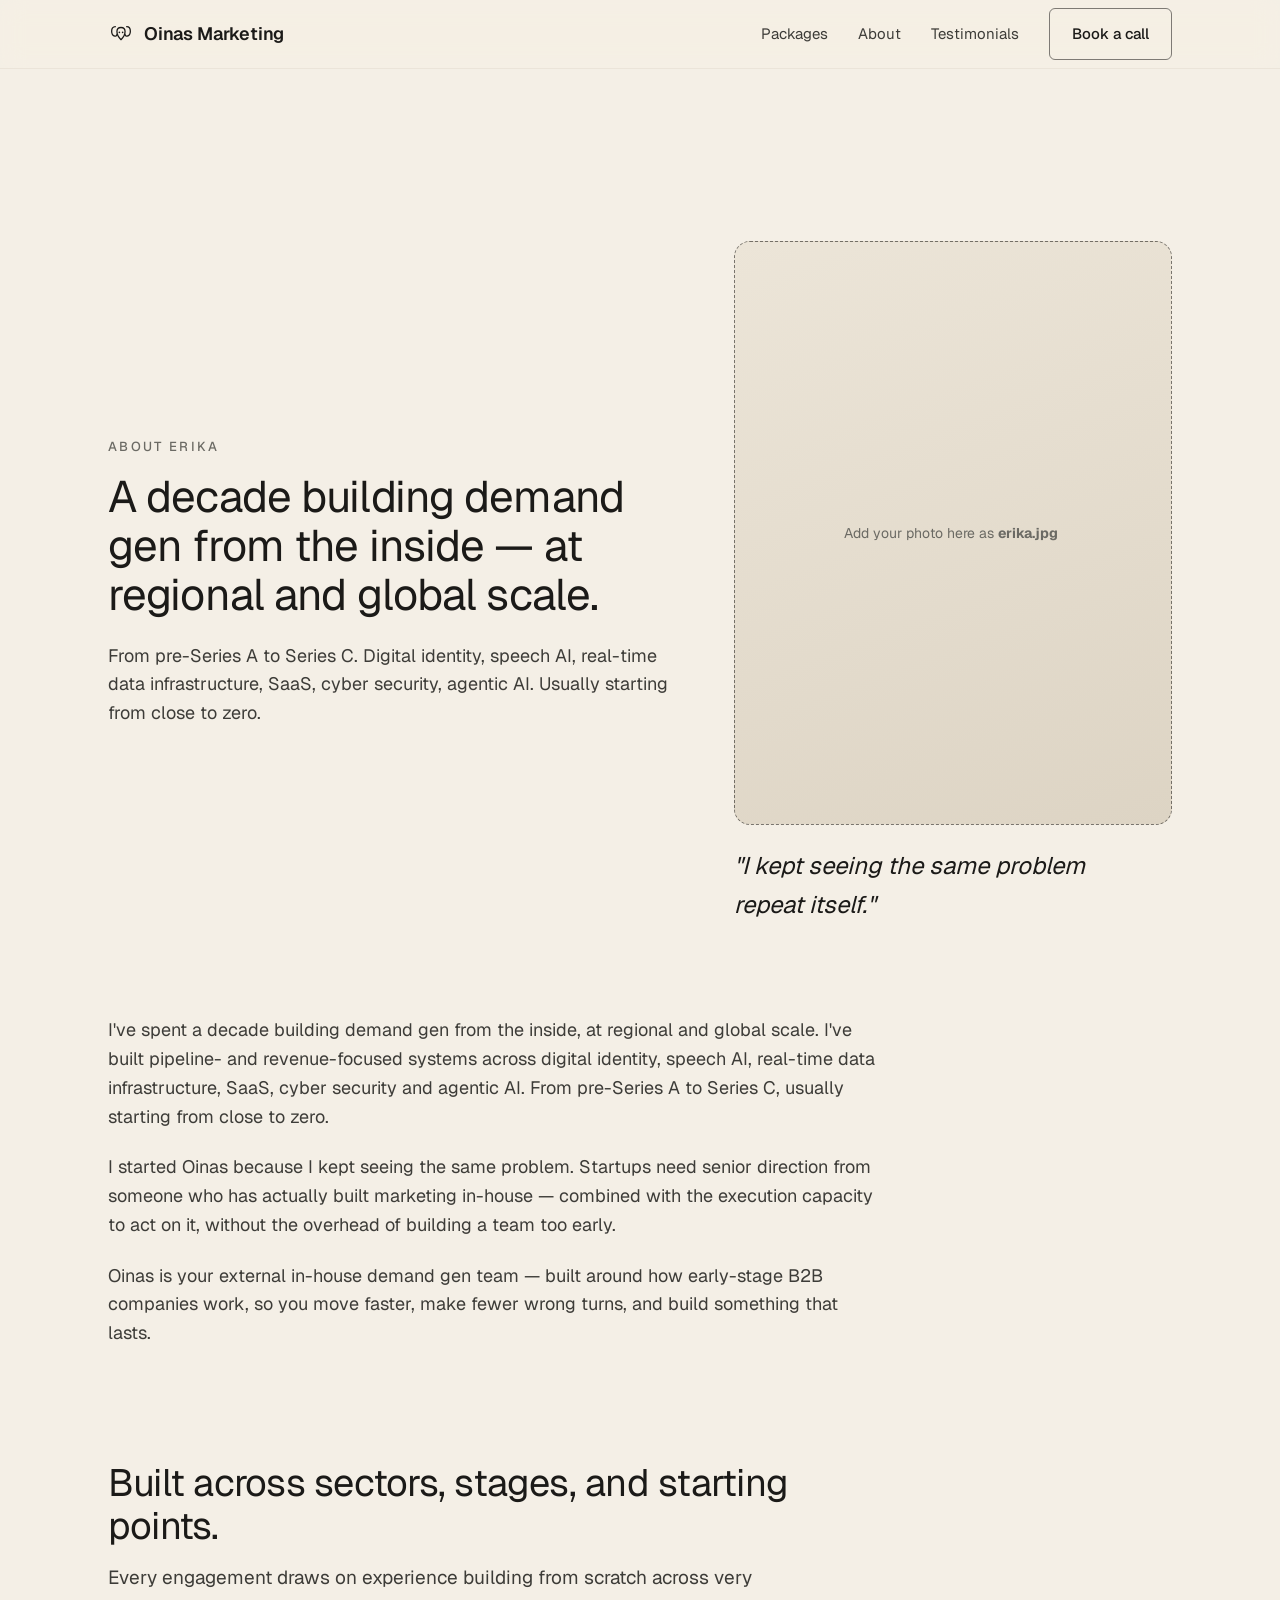
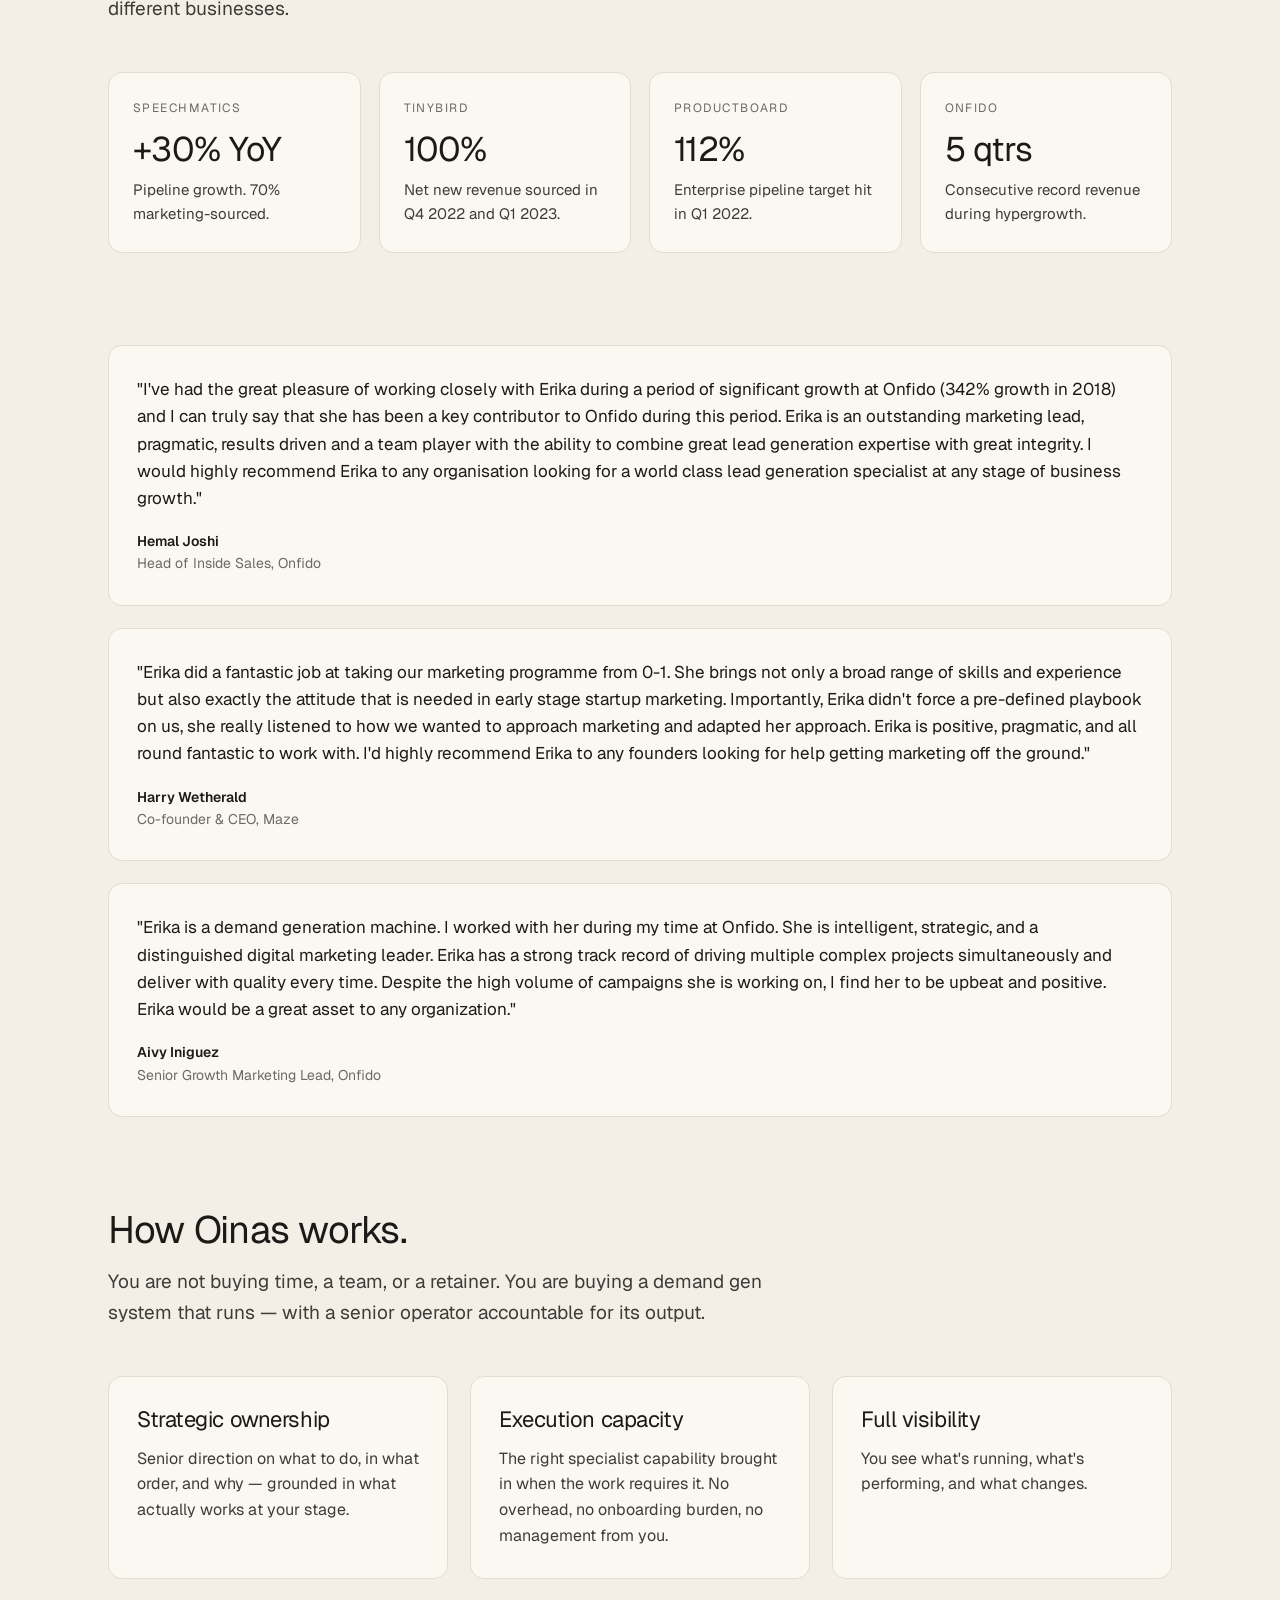
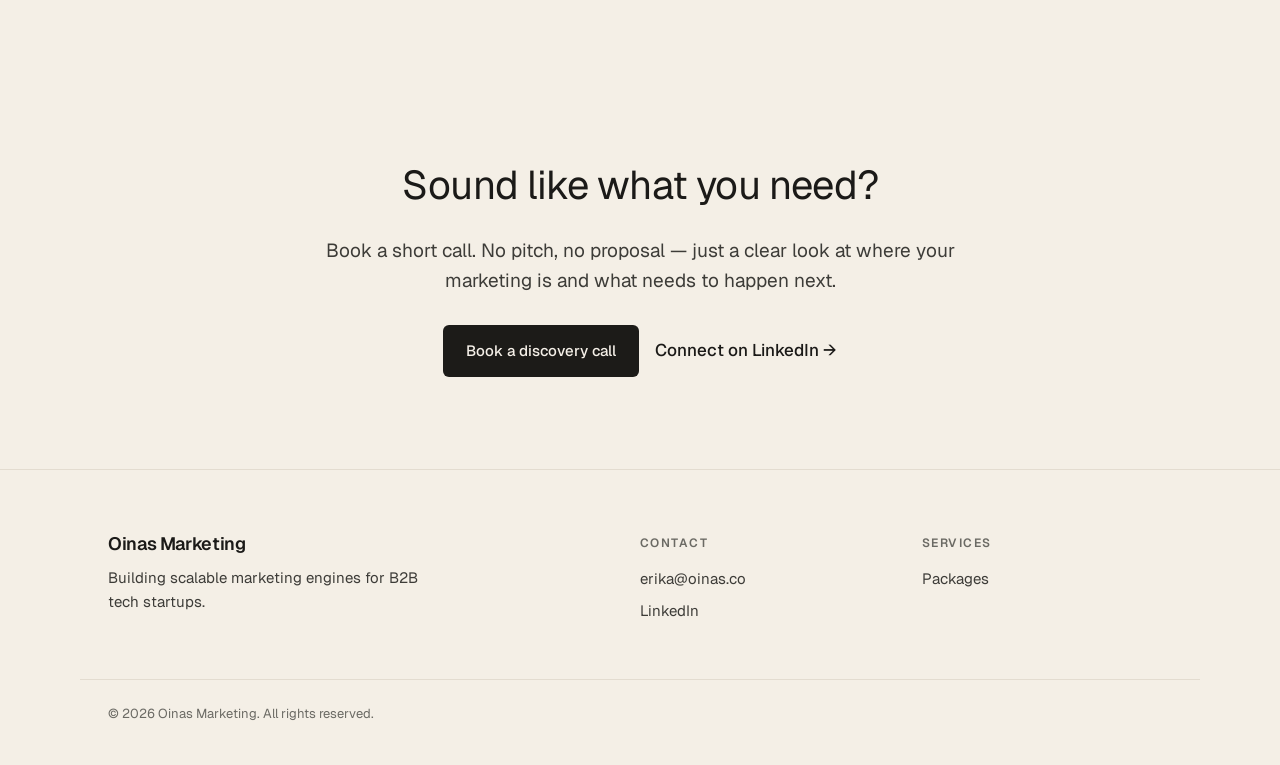
==== about.html @ fd688810 "Add files via upload" ====
<!DOCTYPE html>
<html lang="en">
<head>
<meta charset="UTF-8" />
<meta name="viewport" content="width=device-width, initial-scale=1.0" />
<title>About Erika | Oinas Marketing</title>
<meta name="author" content="Erika Hakala" />
<meta name="description" content="A decade building demand gen from the inside — at regional and global scale, from pre-Series A to Series C." />
<link rel="canonical" href="https://oinas.co/about" />
<meta property="og:type" content="website" />
<meta property="og:title" content="About Erika | Oinas Marketing" />
<meta property="og:description" content="A decade building demand gen from the inside — at regional and global scale." />
<meta name="twitter:card" content="summary_large_image" />
<link rel="icon" href="favicon.svg" type="image/svg+xml" />
<link rel="preconnect" href="https://fonts.googleapis.com" />
<link rel="preconnect" href="https://fonts.gstatic.com" crossorigin />
<link href="https://fonts.googleapis.com/css2?family=Geist:wght@300;400;500;600&family=DM+Sans:wght@400;500;600&display=swap" rel="stylesheet" />
<link rel="stylesheet" href="styles.css" />
</head>
<body>

<!-- ============ HEADER ============ -->
<header class="site-header">
  <div class="wrap">
    <a class="brand" href="index.html" aria-label="Oinas Marketing home">
      <svg viewBox="0 0 32 32" fill="none" xmlns="http://www.w3.org/2000/svg" aria-hidden="true">
        <path d="M9 7c-3 0-4.5 2.5-4.5 5.5S6 18 8.5 18.5C10 19 11 18 11 16.5" stroke="#1B1A18" stroke-width="1.6" stroke-linecap="round"/>
        <path d="M23 7c3 0 4.5 2.5 4.5 5.5S26 18 23.5 18.5C22 19 21 18 21 16.5" stroke="#1B1A18" stroke-width="1.6" stroke-linecap="round"/>
        <path d="M11 13c0-3 2.2-5 5-5s5 2 5 5c0 4-2.4 7.5-5 10-2.6-2.5-5-6-5-10Z" stroke="#1B1A18" stroke-width="1.6" stroke-linejoin="round"/>
        <circle cx="14" cy="14" r="1" fill="#1B1A18"/><circle cx="18" cy="14" r="1" fill="#1B1A18"/>
      </svg>
      Oinas Marketing
    </a>
    <nav class="nav" id="nav">
      <a class="navlink" href="index.html#services">Packages</a>
      <a class="navlink" href="about.html">About</a>
      <a class="navlink" href="index.html#testimonials">Testimonials</a>
      <a class="btn btn-ghost" href="https://app.onecal.io/b/erika-hakala/free-intro-call-with-erika-hakala" target="_blank" rel="noopener">Book a call</a>
    </nav>
    <button class="menu-toggle" id="menuToggle" aria-label="Open menu">Menu</button>
  </div>
</header>

<main>
  <!-- ============ ABOUT HERO ============ -->
  <section>
    <div class="wrap about-hero">
      <div class="reveal">
        <div class="eyebrow">About Erika</div>
        <h1>A decade building demand gen from the inside — at regional and global scale.</h1>
        <p class="lead">From pre-Series A to Series C. Digital identity, speech AI, real-time data infrastructure, SaaS, cyber security, agentic AI. Usually starting from close to zero.</p>
      </div>
      <div class="portrait-wrap reveal">
        <img class="portrait" src="erika.jpg" alt="Erika Hakala — Founder of Oinas Marketing"
             onerror="this.style.display='none';this.nextElementSibling.style.display='flex';" />
        <div class="portrait-fallback">Add your photo here as <strong style="margin:0 4px">erika.jpg</strong></div>
        <div class="pull-quote">"I kept seeing the same problem repeat itself."</div>
      </div>
    </div>
  </section>

  <!-- ============ STORY ============ -->
  <section style="padding-top:0">
    <div class="wrap prose reveal">
      <p>I've spent a decade building demand gen from the inside, at regional and global scale. I've built pipeline- and revenue-focused systems across digital identity, speech AI, real-time data infrastructure, SaaS, cyber security and agentic AI. From pre-Series A to Series C, usually starting from close to zero.</p>
      <p>I started Oinas because I kept seeing the same problem. Startups need senior direction from someone who has actually built marketing in-house — combined with the execution capacity to act on it, without the overhead of building a team too early.</p>
      <p>Oinas is your external in-house demand gen team — built around how early-stage B2B companies work, so you move faster, make fewer wrong turns, and build something that lasts.</p>
    </div>
  </section>

  <!-- ============ RESULTS ============ -->
  <section style="padding-top:0">
    <div class="wrap">
      <div class="section-head reveal">
        <h2>Built across sectors, stages, and starting points.</h2>
        <p class="lead">Every engagement draws on experience building from scratch across very different businesses.</p>
      </div>
      <div class="results">
        <div class="result reveal"><div class="co">Speechmatics</div><div class="big">+30% YoY</div><div class="desc">Pipeline growth. 70% marketing-sourced.</div></div>
        <div class="result reveal"><div class="co">Tinybird</div><div class="big">100%</div><div class="desc">Net new revenue sourced in Q4 2022 and Q1 2023.</div></div>
        <div class="result reveal"><div class="co">Productboard</div><div class="big">112%</div><div class="desc">Enterprise pipeline target hit in Q1 2022.</div></div>
        <div class="result reveal"><div class="co">Onfido</div><div class="big">5 qtrs</div><div class="desc">Consecutive record revenue during hypergrowth.</div></div>
      </div>
    </div>
  </section>

  <!-- ============ TESTIMONIALS ============ -->
  <section style="padding-top:0">
    <div class="wrap">
      <div class="quotes">
        <div class="quote reveal">
          <blockquote>"I've had the great pleasure of working closely with Erika during a period of significant growth at Onfido (342% growth in 2018) and I can truly say that she has been a key contributor to Onfido during this period. Erika is an outstanding marketing lead, pragmatic, results driven and a team player with the ability to combine great lead generation expertise with great integrity. I would highly recommend Erika to any organisation looking for a world class lead generation specialist at any stage of business growth."</blockquote>
          <div class="who"><strong>Hemal Joshi</strong>Head of Inside Sales, Onfido</div>
        </div>
        <div class="quote reveal">
          <blockquote>"Erika did a fantastic job at taking our marketing programme from 0-1. She brings not only a broad range of skills and experience but also exactly the attitude that is needed in early stage startup marketing. Importantly, Erika didn't force a pre-defined playbook on us, she really listened to how we wanted to approach marketing and adapted her approach. Erika is positive, pragmatic, and all round fantastic to work with. I'd highly recommend Erika to any founders looking for help getting marketing off the ground."</blockquote>
          <div class="who"><strong>Harry Wetherald</strong>Co-founder &amp; CEO, Maze</div>
        </div>
        <div class="quote reveal">
          <blockquote>"Erika is a demand generation machine. I worked with her during my time at Onfido. She is intelligent, strategic, and a distinguished digital marketing leader. Erika has a strong track record of driving multiple complex projects simultaneously and deliver with quality every time. Despite the high volume of campaigns she is working on, I find her to be upbeat and positive. Erika would be a great asset to any organization."</blockquote>
          <div class="who"><strong>Aivy Iniguez</strong>Senior Growth Marketing Lead, Onfido</div>
        </div>
      </div>
    </div>
  </section>

  <!-- ============ HOW OINAS WORKS ============ -->
  <section style="padding-top:0">
    <div class="wrap">
      <div class="section-head reveal">
        <h2>How Oinas works.</h2>
        <p class="lead">You are not buying time, a team, or a retainer. You are buying a demand gen system that runs — with a senior operator accountable for its output.</p>
      </div>
      <div class="cards">
        <div class="card reveal"><h3>Strategic ownership</h3><p>Senior direction on what to do, in what order, and why — grounded in what actually works at your stage.</p></div>
        <div class="card reveal"><h3>Execution capacity</h3><p>The right specialist capability brought in when the work requires it. No overhead, no onboarding burden, no management from you.</p></div>
        <div class="card reveal"><h3>Full visibility</h3><p>You see what's running, what's performing, and what changes.</p></div>
      </div>
    </div>
  </section>

  <!-- ============ CTA ============ -->
  <section class="cta-band">
    <div class="wrap reveal">
      <h2>Sound like what you need?</h2>
      <p class="lead" style="max-width:52ch;margin:0 auto 28px">Book a short call. No pitch, no proposal — just a clear look at where your marketing is and what needs to happen next.</p>
      <div class="hero-cta">
        <a class="btn btn-primary" href="https://app.onecal.io/b/erika-hakala/free-intro-call-with-erika-hakala" target="_blank" rel="noopener">Book a discovery call</a>
        <a class="btn-text" href="https://www.linkedin.com/in/erikahakala/" target="_blank" rel="noopener">Connect on LinkedIn →</a>
      </div>
    </div>
  </section>
</main>

<!-- ============ FOOTER ============ -->
<footer class="site-footer">
  <div class="wrap footer-grid">
    <div class="col">
      <h2>Oinas Marketing</h2>
      <p class="tagline">Building scalable marketing engines for B2B tech startups.</p>
    </div>
    <div class="col">
      <h4>Contact</h4>
      <a href="mailto:erika@oinas.co">erika@oinas.co</a>
      <a href="https://www.linkedin.com/in/erikahakala/" target="_blank" rel="noopener">LinkedIn</a>
    </div>
    <div class="col">
      <h4>Services</h4>
      <a href="index.html#services">Packages</a>
    </div>
  </div>
  <div class="wrap copyright">© 2026 Oinas Marketing. All rights reserved.</div>
</footer>

<script>
  var t = document.getElementById('menuToggle'), n = document.getElementById('nav');
  if (t) t.addEventListener('click', function(){ n.classList.toggle('open'); });
  var io = new IntersectionObserver(function(es){
    es.forEach(function(e){ if(e.isIntersecting){ e.target.classList.add('in'); io.unobserve(e.target); } });
  }, { threshold: 0.12 });
  document.querySelectorAll('.reveal').forEach(function(el){ io.observe(el); });
</script>
</body>
</html>
---- styles.css ----
/* ===========================================================
   Oinas Marketing — static rebuild
   Design tokens captured from the live site:
   bg #F4EFE6 · ink #1B1A18 · body #3D3C38 · accent buttons #1C1B18
   Type: Geist (display/body) + DM Sans (fallback)
   =========================================================== */

:root {
  --bg: #F4EFE6;
  --bg-card: #FBF8F2;
  --ink: #1B1A18;
  --body: #3D3C38;
  --muted: #6B6A64;
  --line: #E3DCD0;
  --line-strong: rgba(28, 27, 24, 0.55);
  --btn: #1C1B18;
  --btn-text: #F5F0E8;
  --radius: 6px;
  --max: 1120px;
  --font: "Geist", system-ui, -apple-system, "DM Sans", sans-serif;
}

* { box-sizing: border-box; margin: 0; padding: 0; }

html { scroll-behavior: smooth; }

body {
  font-family: var(--font);
  background: var(--bg);
  color: var(--body);
  line-height: 1.6;
  font-size: 17px;
  -webkit-font-smoothing: antialiased;
  text-rendering: optimizeLegibility;
}

a { color: inherit; text-decoration: none; }
img { max-width: 100%; display: block; }

.wrap { max-width: var(--max); margin: 0 auto; padding: 0 28px; }

h1, h2, h3 { color: var(--ink); font-weight: 400; letter-spacing: -0.02em; line-height: 1.12; }
h1 em, .accent-italic { font-style: italic; }

.eyebrow {
  font-size: 13px;
  letter-spacing: 0.18em;
  text-transform: uppercase;
  color: var(--muted);
  font-weight: 500;
}

/* ---------- Buttons ---------- */
.btn {
  display: inline-flex;
  align-items: center;
  gap: 8px;
  font-size: 15px;
  font-weight: 500;
  border-radius: var(--radius);
  padding: 13px 22px;
  cursor: pointer;
  transition: transform .15s ease, opacity .15s ease, background .15s ease;
  border: 0.5px solid transparent;
}
.btn-primary { background: var(--btn); color: var(--btn-text); }
.btn-primary:hover { opacity: .88; transform: translateY(-1px); }
.btn-ghost { background: transparent; color: var(--ink); border-color: var(--line-strong); }
.btn-ghost:hover { background: rgba(28,27,24,.05); }
.btn-text { font-weight: 500; color: var(--ink); border-bottom: 1px solid transparent; padding: 4px 0; }
.btn-text:hover { border-bottom-color: var(--ink); }

/* ---------- Header ---------- */
.site-header {
  position: sticky; top: 0; z-index: 50;
  background: rgba(244, 239, 230, 0.82);
  backdrop-filter: saturate(180%) blur(12px);
  border-bottom: 1px solid rgba(227, 220, 208, 0.6);
}
.site-header .wrap { display: flex; align-items: center; justify-content: space-between; height: 68px; }
.brand { display: flex; align-items: center; gap: 10px; font-weight: 600; color: var(--ink); font-size: 18px; letter-spacing: -0.01em; }
.brand svg { width: 26px; height: 26px; }
.nav { display: flex; align-items: center; gap: 30px; }
.nav a.navlink { font-size: 15px; color: var(--body); }
.nav a.navlink:hover { color: var(--ink); }
.menu-toggle { display: none; background: none; border: 0; font-size: 15px; color: var(--ink); cursor: pointer; }

/* ---------- Sections ---------- */
section { padding: 92px 0; }
.section-head { max-width: 720px; margin-bottom: 48px; }
.section-head h2 { font-size: 38px; margin-bottom: 16px; }
.lead { font-size: 19px; color: var(--body); }

/* ---------- Hero ---------- */
.hero { text-align: center; padding: 96px 0 72px; }
.hero h1 { font-size: 56px; letter-spacing: -0.03em; margin: 0 auto 26px; max-width: 16ch; }
.hero p { font-size: 19px; max-width: 60ch; margin: 0 auto 34px; }
.hero-cta { display: flex; gap: 16px; justify-content: center; align-items: center; flex-wrap: wrap; }

/* ---------- Stats ---------- */
.stats { display: grid; grid-template-columns: repeat(3, 1fr); gap: 36px; max-width: 860px; margin: 80px auto 0; text-align: center; }
.stat .num { font-size: 46px; color: var(--ink); letter-spacing: -0.03em; line-height: 1; }
.stat .cap { font-size: 12px; letter-spacing: 0.12em; text-transform: uppercase; color: var(--muted); margin-top: 12px; }

/* ---------- Backed by / logos ---------- */
.backed { text-align: center; padding: 56px 0 0; }
.backed .label { font-size: 12px; letter-spacing: 0.16em; text-transform: uppercase; color: var(--muted); margin-bottom: 18px; }
.backed .vcs { font-size: 15px; color: var(--body); display: flex; flex-wrap: wrap; gap: 8px 14px; justify-content: center; }
.backed .vcs .dot { color: var(--line-strong); }

.logo-strip { display: flex; flex-wrap: wrap; gap: 18px 40px; justify-content: center; align-items: center; padding: 40px 0 0; }
.logo-strip span { font-size: 17px; font-weight: 600; letter-spacing: -0.01em; color: #9a968c; }

/* ---------- Value points ---------- */
.points { display: grid; gap: 4px; max-width: 860px; }
.point { display: flex; gap: 18px; padding: 22px 0; border-top: 1px solid var(--line); font-size: 18px; color: var(--ink); }
.point:last-child { border-bottom: 1px solid var(--line); }
.point .arr { color: var(--muted); flex: none; }

/* ---------- Packages / cards ---------- */
.cards { display: grid; grid-template-columns: repeat(3, 1fr); gap: 22px; }
.card {
  background: var(--bg-card);
  border: 1px solid var(--line);
  border-radius: 14px;
  padding: 30px 28px;
  display: flex; flex-direction: column;
  position: relative;
}
.card h3 { font-size: 22px; margin-bottom: 14px; }
.card p { font-size: 16px; color: var(--body); }
.badge {
  position: absolute; top: 20px; right: 20px;
  font-size: 11px; letter-spacing: 0.1em; text-transform: uppercase;
  background: var(--ink); color: var(--btn-text);
  padding: 5px 10px; border-radius: 100px;
}
.center-cta { text-align: center; margin-top: 48px; }

/* ---------- Result metric cards (about) ---------- */
.results { display: grid; grid-template-columns: repeat(4, 1fr); gap: 18px; }
.result { background: var(--bg-card); border: 1px solid var(--line); border-radius: 14px; padding: 26px 24px; }
.result .co { font-size: 12px; letter-spacing: 0.12em; text-transform: uppercase; color: var(--muted); margin-bottom: 14px; }
.result .big { font-size: 34px; color: var(--ink); letter-spacing: -0.02em; line-height: 1; margin-bottom: 12px; }
.result .desc { font-size: 15px; color: var(--body); }

/* ---------- Testimonials ---------- */
.quotes { display: grid; gap: 22px; }
.quotes.two { grid-template-columns: repeat(2, 1fr); }
.quote { background: var(--bg-card); border: 1px solid var(--line); border-radius: 14px; padding: 30px 28px; }
.quote blockquote { font-size: 17px; color: var(--ink); margin-bottom: 18px; }
.quote .who { font-size: 14px; color: var(--muted); }
.quote .who strong { color: var(--ink); font-weight: 600; display: block; }

/* ---------- About hero ---------- */
.about-hero { display: grid; grid-template-columns: 1.3fr 1fr; gap: 56px; align-items: center; padding-top: 80px; }
.about-hero h1 { font-size: 44px; margin: 14px 0 22px; }
.about-hero .lead { font-size: 18px; }
.portrait-wrap { position: relative; }
.portrait { width: 100%; border-radius: 16px; object-fit: cover; aspect-ratio: 3 / 4; background: #e7e0d3; }
.portrait-fallback {
  width: 100%; aspect-ratio: 3 / 4; border-radius: 16px;
  background: linear-gradient(160deg, #ECE5D8, #ddd4c4);
  display: none; align-items: center; justify-content: center; text-align: center;
  color: var(--muted); font-size: 14px; padding: 24px; border: 1px dashed var(--line-strong);
}
.pull-quote { font-size: 24px; font-style: italic; color: var(--ink); max-width: 22ch; margin-top: 22px; }

.prose p { font-size: 18px; margin-bottom: 22px; max-width: 64ch; }

/* ---------- CTA band ---------- */
.cta-band { text-align: center; }
.cta-band h2 { font-size: 40px; margin-bottom: 28px; }

/* ---------- Footer ---------- */
.site-footer { border-top: 1px solid var(--line); padding: 64px 0 40px; }
.footer-grid { display: grid; grid-template-columns: 2fr 1fr 1fr; gap: 32px; }
.site-footer h2 { font-size: 18px; font-weight: 600; margin-bottom: 12px; }
.site-footer .col h4 { font-size: 12px; letter-spacing: 0.12em; text-transform: uppercase; color: var(--muted); margin-bottom: 14px; font-weight: 600; }
.site-footer .col a, .site-footer .col p { display: block; font-size: 15px; color: var(--body); margin-bottom: 8px; }
.site-footer .col a:hover { color: var(--ink); }
.site-footer .tagline { font-size: 15px; color: var(--body); max-width: 34ch; }
.copyright { margin-top: 48px; font-size: 13px; color: var(--muted); border-top: 1px solid var(--line); padding-top: 24px; }

/* ---------- Reveal on scroll ---------- */
.reveal { opacity: 0; transform: translateY(16px); transition: opacity .7s ease, transform .7s ease; }
.reveal.in { opacity: 1; transform: none; }
@media (prefers-reduced-motion: reduce) { .reveal { opacity: 1; transform: none; transition: none; } }

/* ---------- Responsive ---------- */
@media (max-width: 880px) {
  .nav { display: none; }
  .menu-toggle { display: inline-block; }
  .nav.open { display: flex; position: absolute; top: 68px; left: 0; right: 0; flex-direction: column; gap: 18px; background: var(--bg); padding: 24px 28px; border-bottom: 1px solid var(--line); }
  .hero h1 { font-size: 40px; }
  .section-head h2, .cta-band h2 { font-size: 30px; }
  .stats { grid-template-columns: 1fr; gap: 40px; }
  .cards { grid-template-columns: 1fr; }
  .results { grid-template-columns: repeat(2, 1fr); }
  .quotes.two { grid-template-columns: 1fr; }
  .about-hero { grid-template-columns: 1fr; gap: 32px; }
  .footer-grid { grid-template-columns: 1fr; }
}
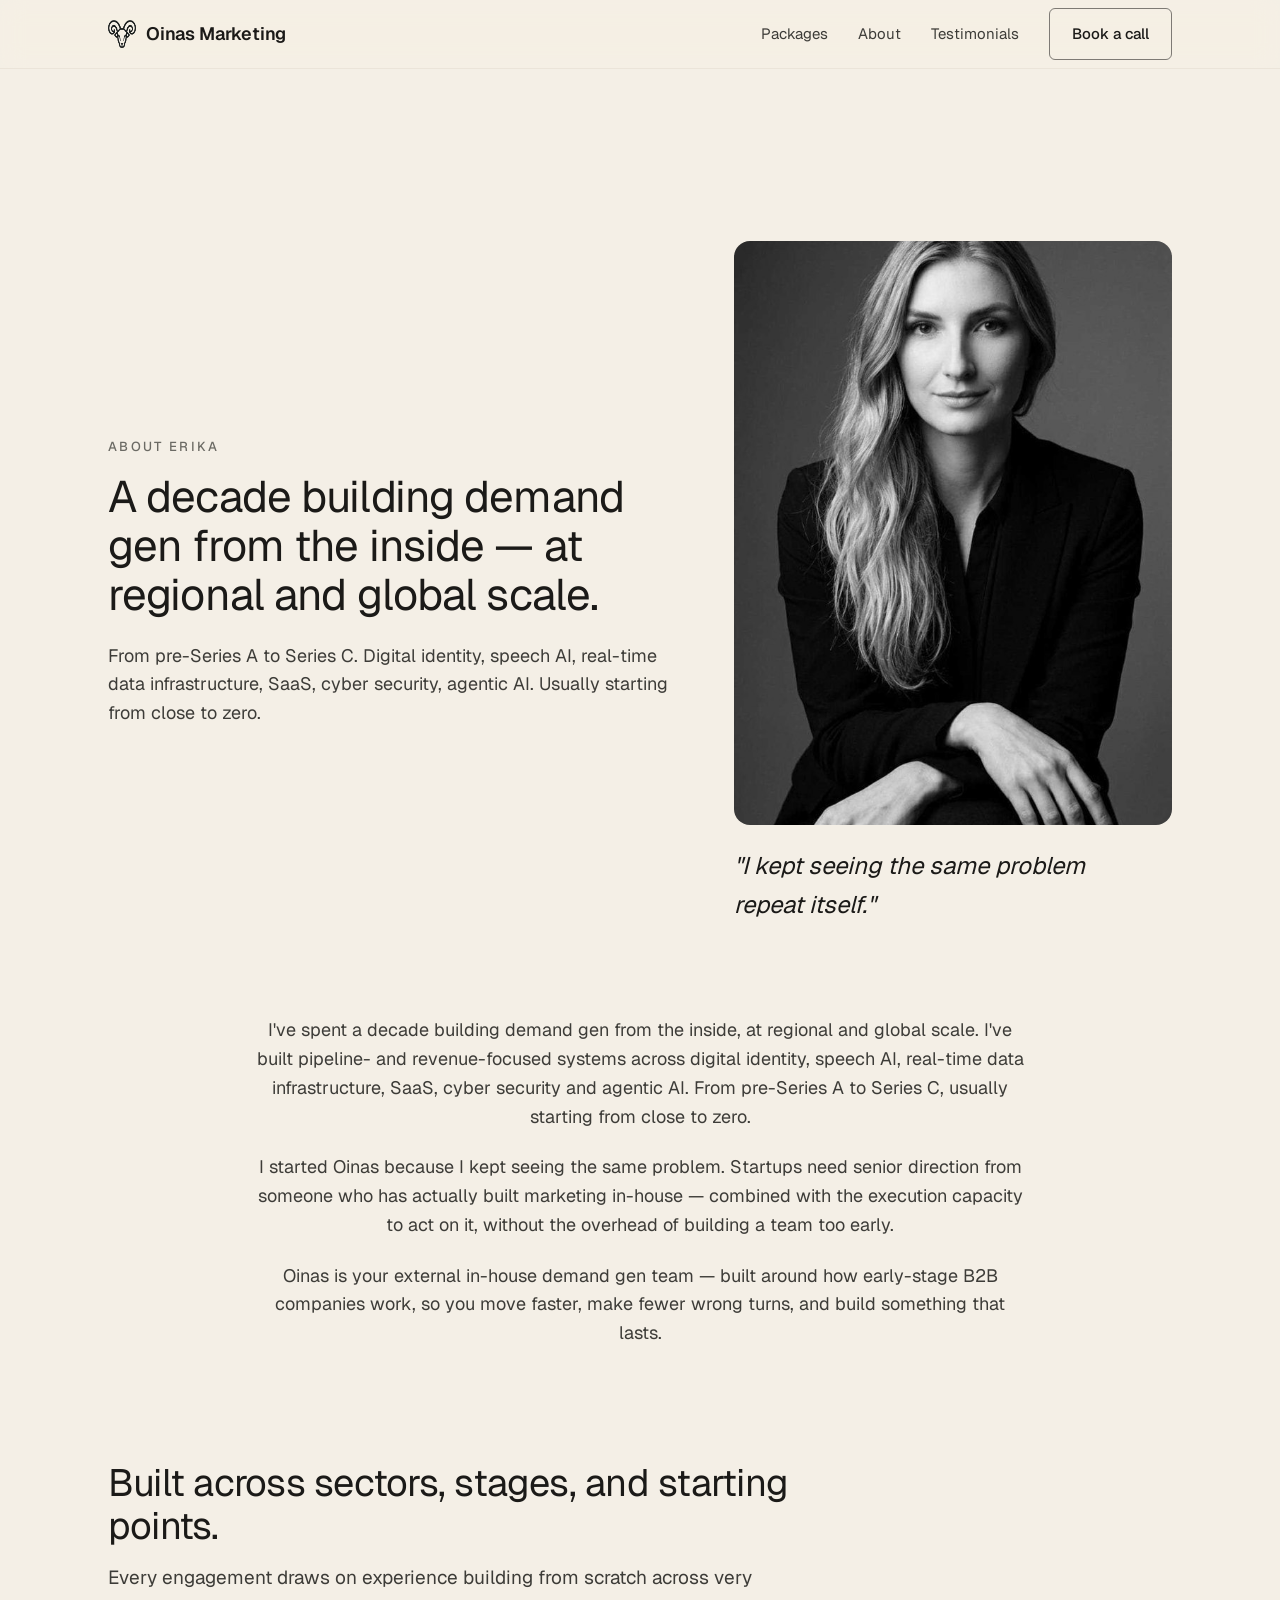
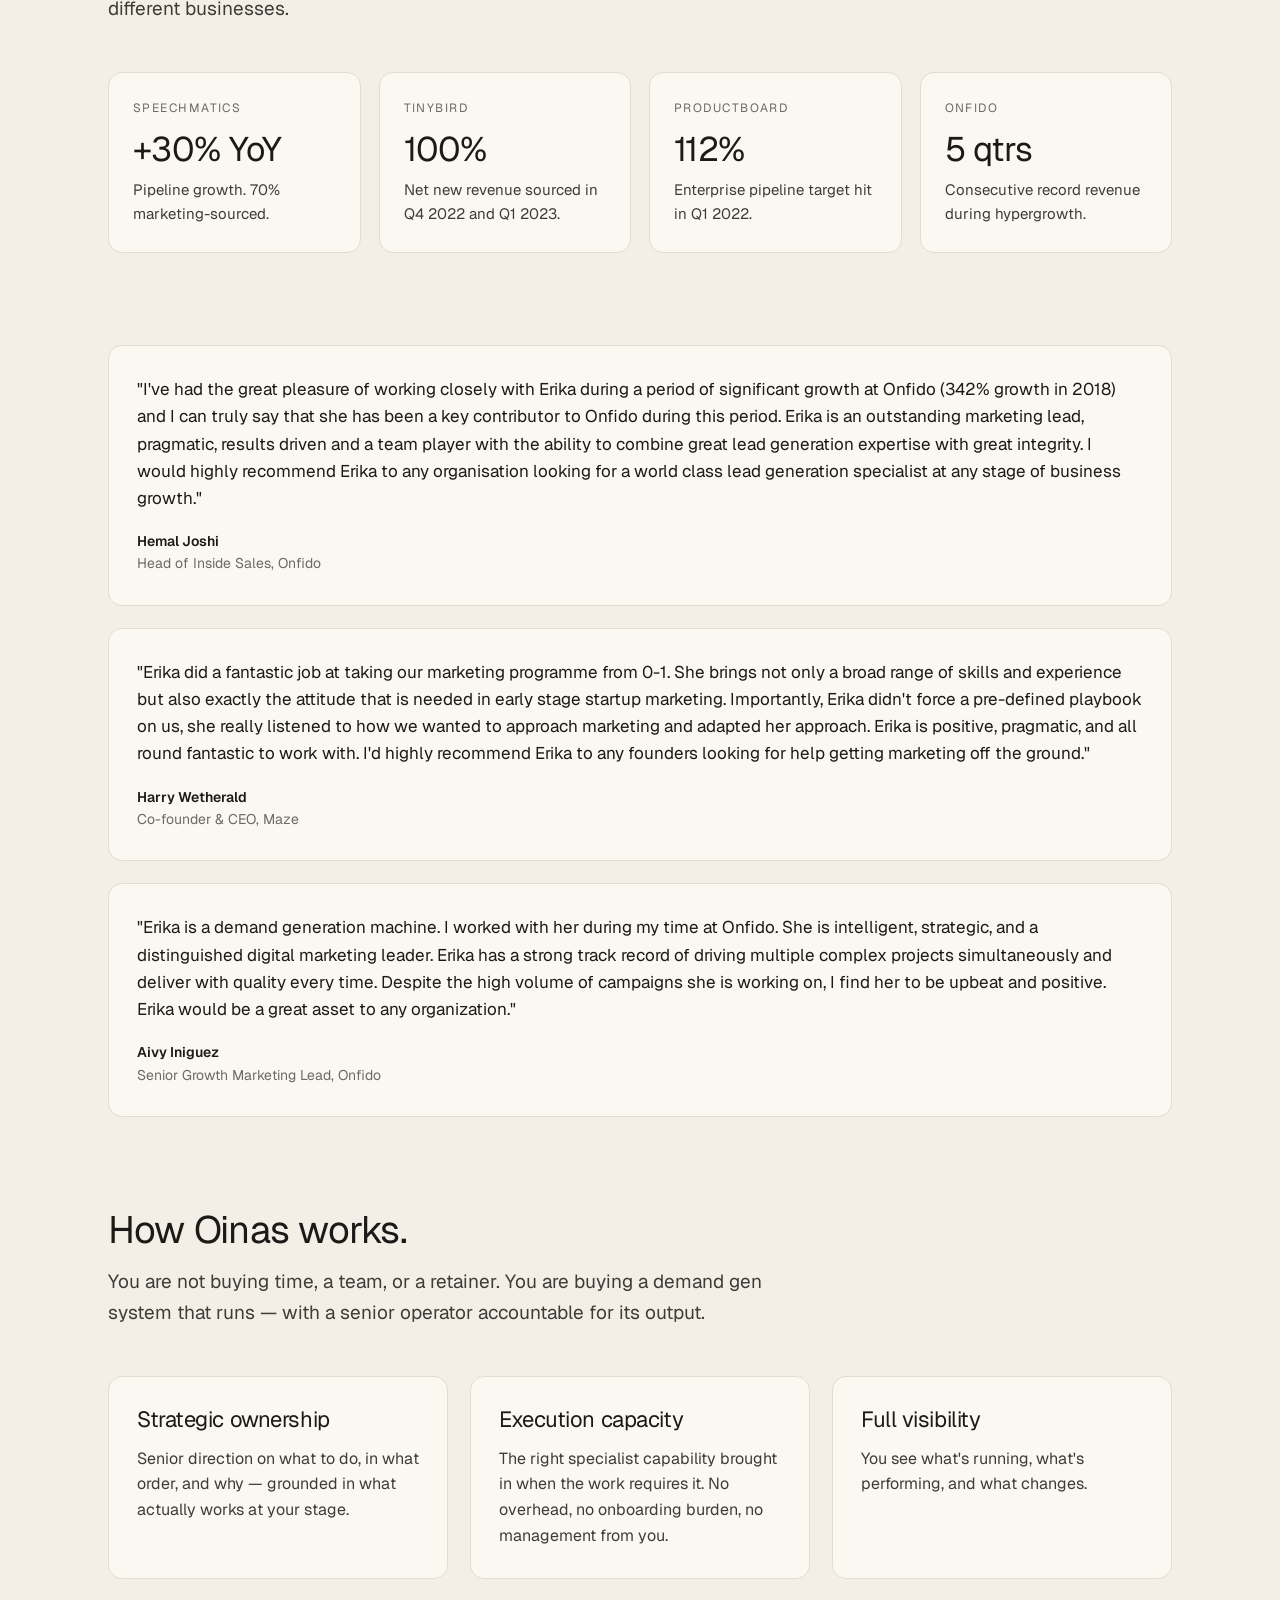
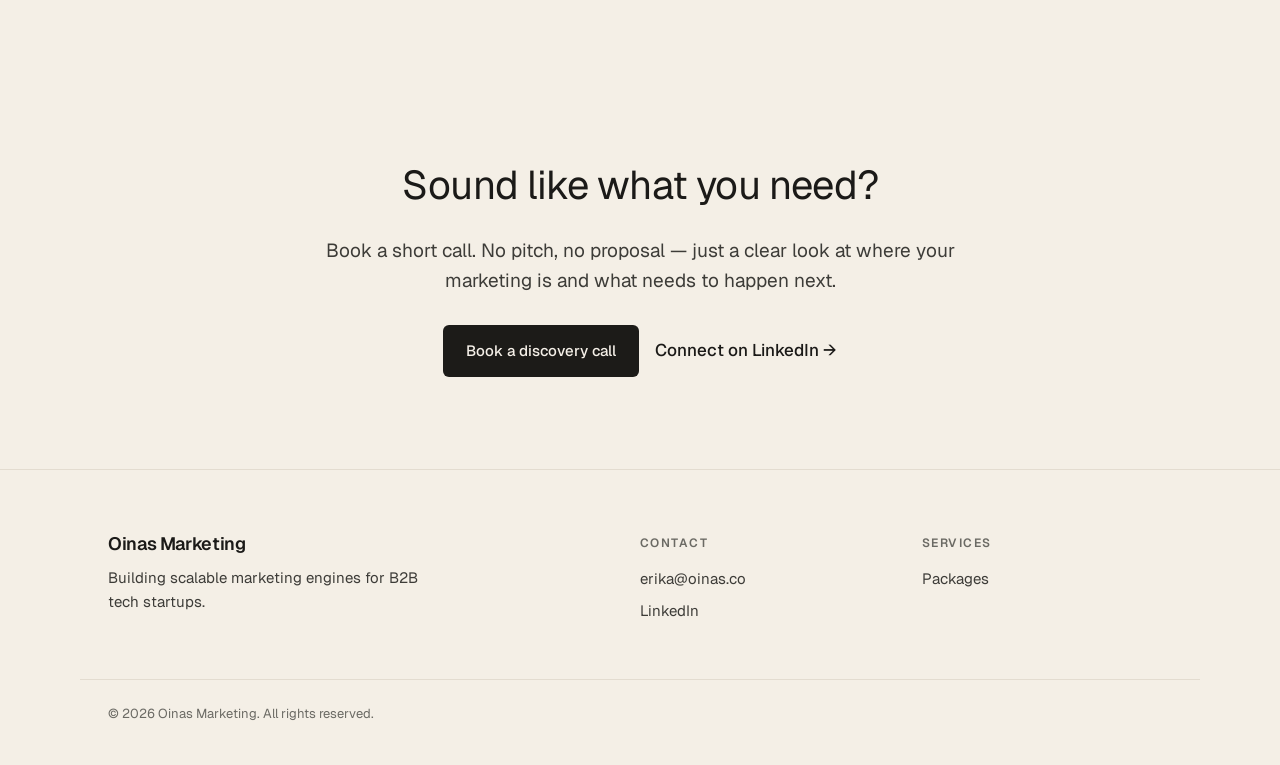
==== commit 1df35357: "Add files via upload" ====
--- a/about.html
+++ b/about.html
@@ -23,12 +23,7 @@
 <header class="site-header">
   <div class="wrap">
     <a class="brand" href="index.html" aria-label="Oinas Marketing home">
-      <svg viewBox="0 0 32 32" fill="none" xmlns="http://www.w3.org/2000/svg" aria-hidden="true">
-        <path d="M9 7c-3 0-4.5 2.5-4.5 5.5S6 18 8.5 18.5C10 19 11 18 11 16.5" stroke="#1B1A18" stroke-width="1.6" stroke-linecap="round"/>
-        <path d="M23 7c3 0 4.5 2.5 4.5 5.5S26 18 23.5 18.5C22 19 21 18 21 16.5" stroke="#1B1A18" stroke-width="1.6" stroke-linecap="round"/>
-        <path d="M11 13c0-3 2.2-5 5-5s5 2 5 5c0 4-2.4 7.5-5 10-2.6-2.5-5-6-5-10Z" stroke="#1B1A18" stroke-width="1.6" stroke-linejoin="round"/>
-        <circle cx="14" cy="14" r="1" fill="#1B1A18"/><circle cx="18" cy="14" r="1" fill="#1B1A18"/>
-      </svg>
+      <img src="logo.png" alt="" width="28" height="28" />
       Oinas Marketing
     </a>
     <nav class="nav" id="nav">
--- a/styles.css
+++ b/styles.css
@@ -166,7 +166,8 @@
 }
 .pull-quote { font-size: 24px; font-style: italic; color: var(--ink); max-width: 22ch; margin-top: 22px; }
 
-.prose p { font-size: 18px; margin-bottom: 22px; max-width: 64ch; }
+.prose { text-align: center; }
+.prose p { font-size: 18px; margin-bottom: 22px; max-width: 64ch; margin-left: auto; margin-right: auto; }
 
 /* ---------- CTA band ---------- */
 .cta-band { text-align: center; }
@@ -201,3 +202,7 @@
   .about-hero { grid-template-columns: 1fr; gap: 32px; }
   .footer-grid { grid-template-columns: 1fr; }
 }
+
+/* Real client logo strip (transparent PNG) */
+.logo-strip-img { display: block; width: 100%; max-width: 940px; height: auto; margin: 44px auto 0; }
+@media (max-width: 880px) { .logo-strip-img { max-width: 100%; } }
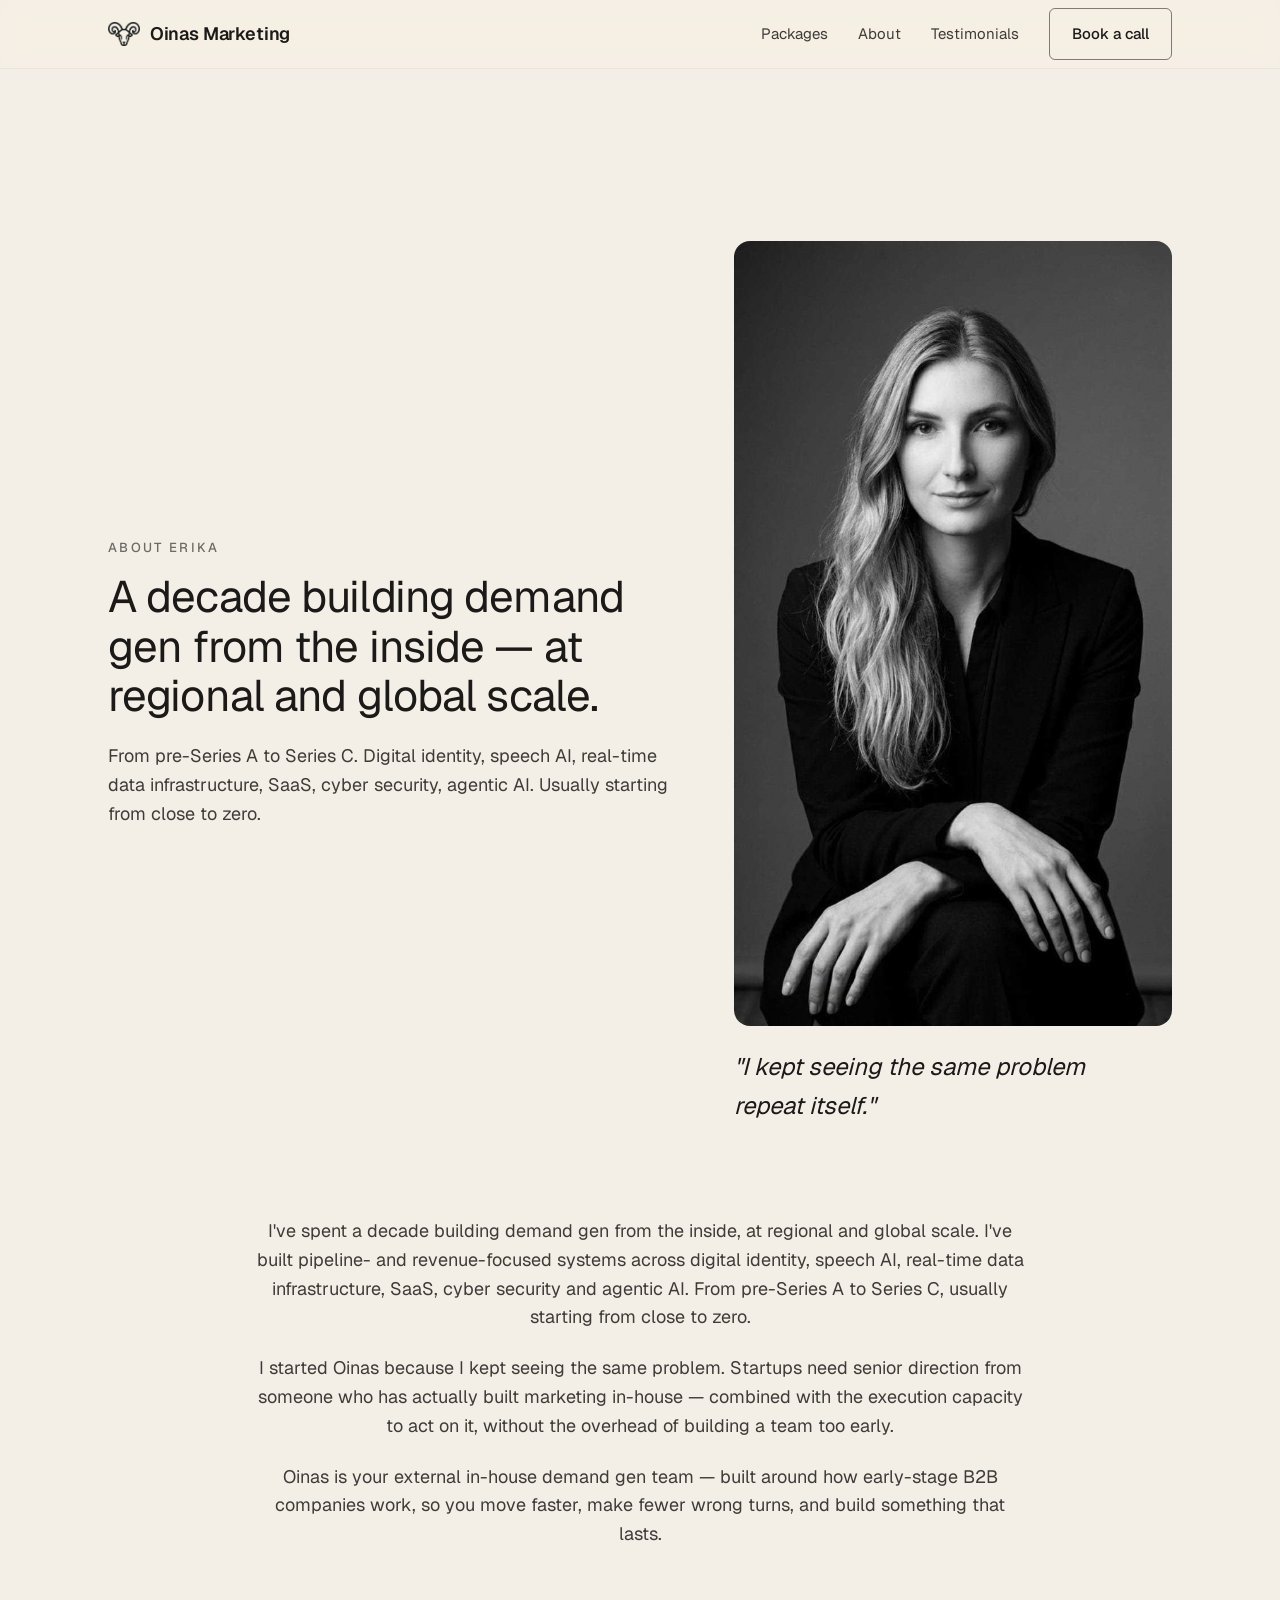
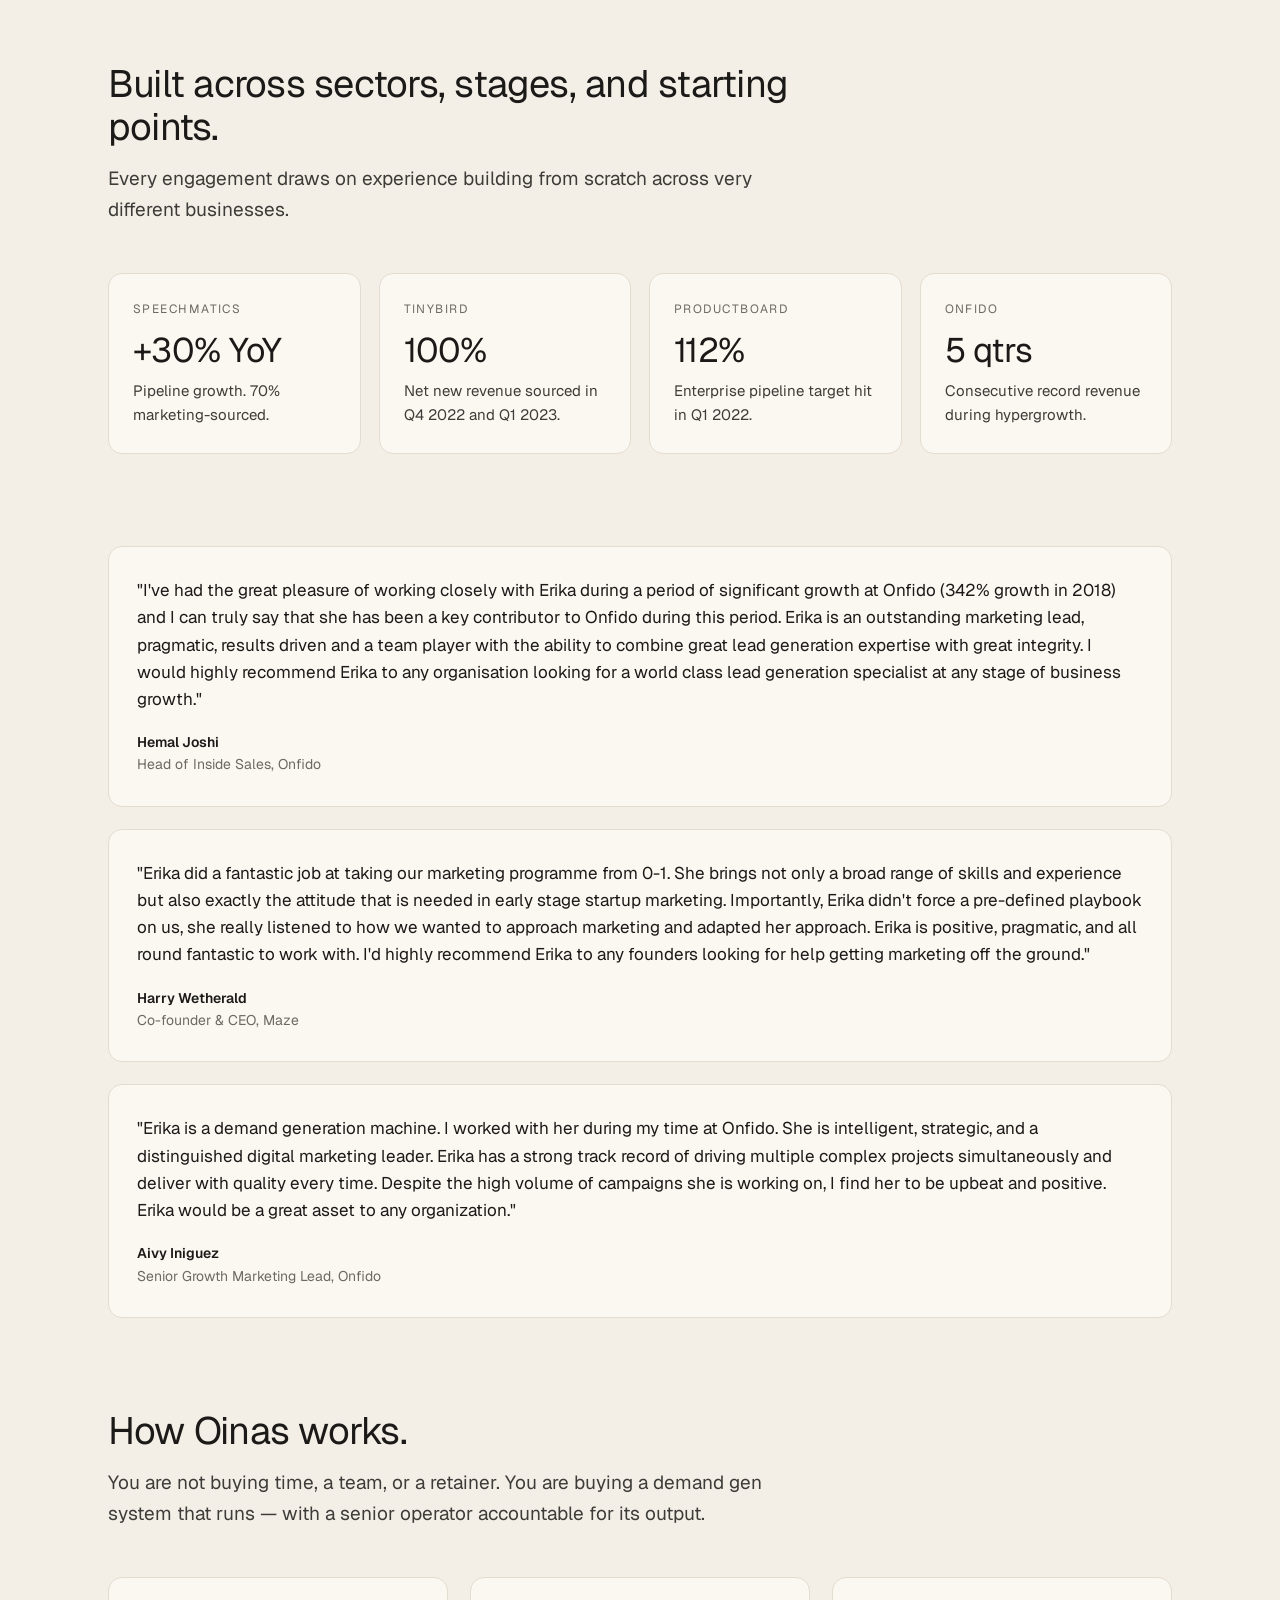
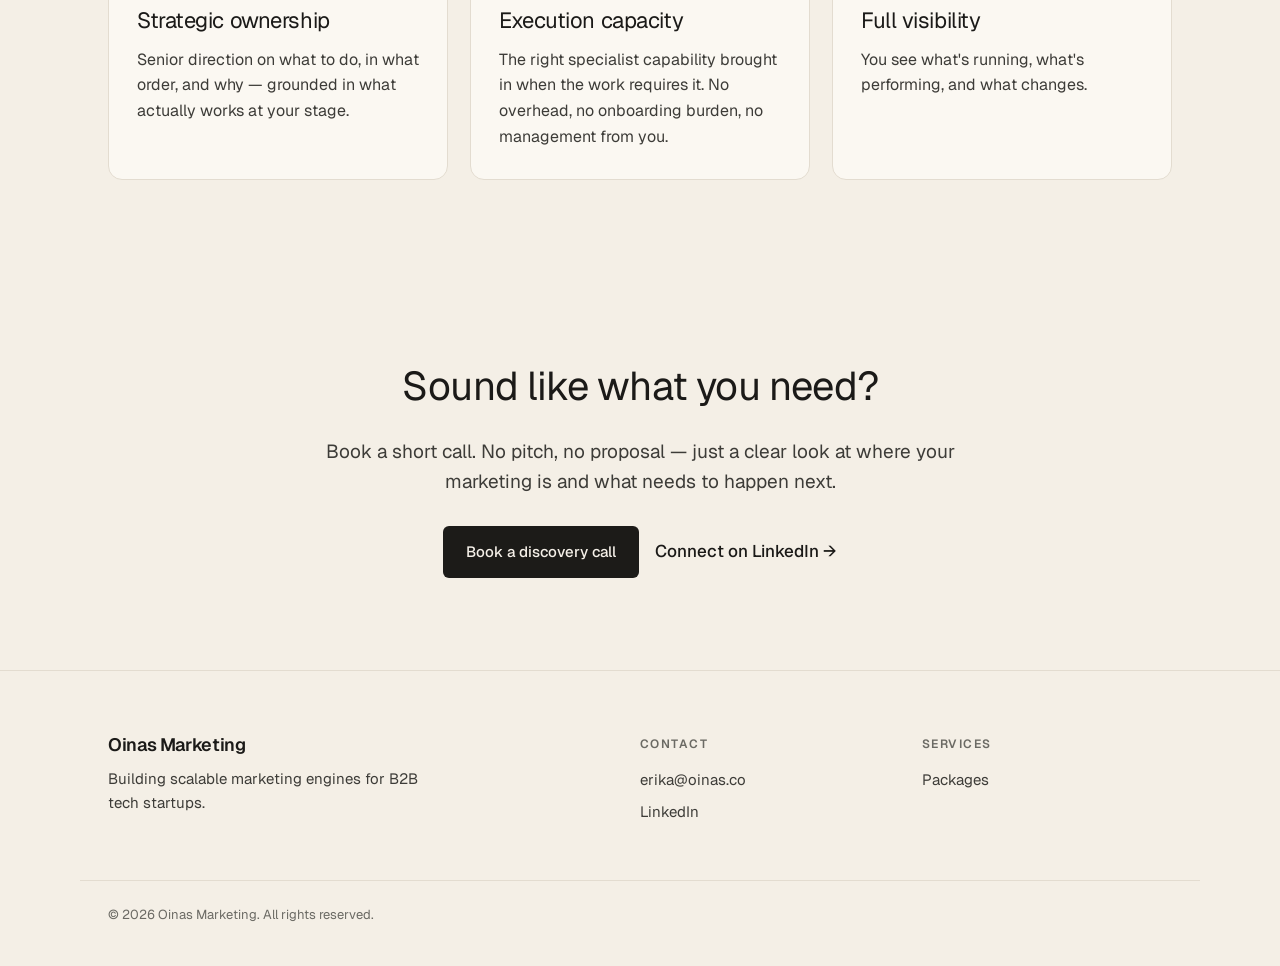
==== commit c6fd4133: "Add files via upload" ====
--- a/about.html
+++ b/about.html
@@ -15,7 +15,7 @@
 <link rel="preconnect" href="https://fonts.googleapis.com" />
 <link rel="preconnect" href="https://fonts.gstatic.com" crossorigin />
 <link href="https://fonts.googleapis.com/css2?family=Geist:wght@300;400;500;600&family=DM+Sans:wght@400;500;600&display=swap" rel="stylesheet" />
-<link rel="stylesheet" href="styles.css" />
+<link rel="stylesheet" href="styles.css?v=3" />
 </head>
 <body>
 
@@ -23,7 +23,7 @@
 <header class="site-header">
   <div class="wrap">
     <a class="brand" href="index.html" aria-label="Oinas Marketing home">
-      <img src="logo.png" alt="" width="28" height="28" />
+      <img src="logo.png?v=3" alt="" width="28" height="28" />
       Oinas Marketing
     </a>
     <nav class="nav" id="nav">
@@ -46,7 +46,7 @@
         <p class="lead">From pre-Series A to Series C. Digital identity, speech AI, real-time data infrastructure, SaaS, cyber security, agentic AI. Usually starting from close to zero.</p>
       </div>
       <div class="portrait-wrap reveal">
-        <img class="portrait" src="erika.jpg" alt="Erika Hakala — Founder of Oinas Marketing"
+        <img class="portrait" src="erika.jpg?v=3" alt="Erika Hakala — Founder of Oinas Marketing"
              onerror="this.style.display='none';this.nextElementSibling.style.display='flex';" />
         <div class="portrait-fallback">Add your photo here as <strong style="margin:0 4px">erika.jpg</strong></div>
         <div class="pull-quote">"I kept seeing the same problem repeat itself."</div>
--- a/styles.css
+++ b/styles.css
@@ -80,6 +80,7 @@
 .site-header .wrap { display: flex; align-items: center; justify-content: space-between; height: 68px; }
 .brand { display: flex; align-items: center; gap: 10px; font-weight: 600; color: var(--ink); font-size: 18px; letter-spacing: -0.01em; }
 .brand svg { width: 26px; height: 26px; }
+.brand img { height: 24px; width: auto; }
 .nav { display: flex; align-items: center; gap: 30px; }
 .nav a.navlink { font-size: 15px; color: var(--body); }
 .nav a.navlink:hover { color: var(--ink); }
@@ -157,7 +158,7 @@
 .about-hero h1 { font-size: 44px; margin: 14px 0 22px; }
 .about-hero .lead { font-size: 18px; }
 .portrait-wrap { position: relative; }
-.portrait { width: 100%; border-radius: 16px; object-fit: cover; aspect-ratio: 3 / 4; background: #e7e0d3; }
+.portrait { width: 100%; height: auto; border-radius: 16px; display: block; background: #e7e0d3; }
 .portrait-fallback {
   width: 100%; aspect-ratio: 3 / 4; border-radius: 16px;
   background: linear-gradient(160deg, #ECE5D8, #ddd4c4);
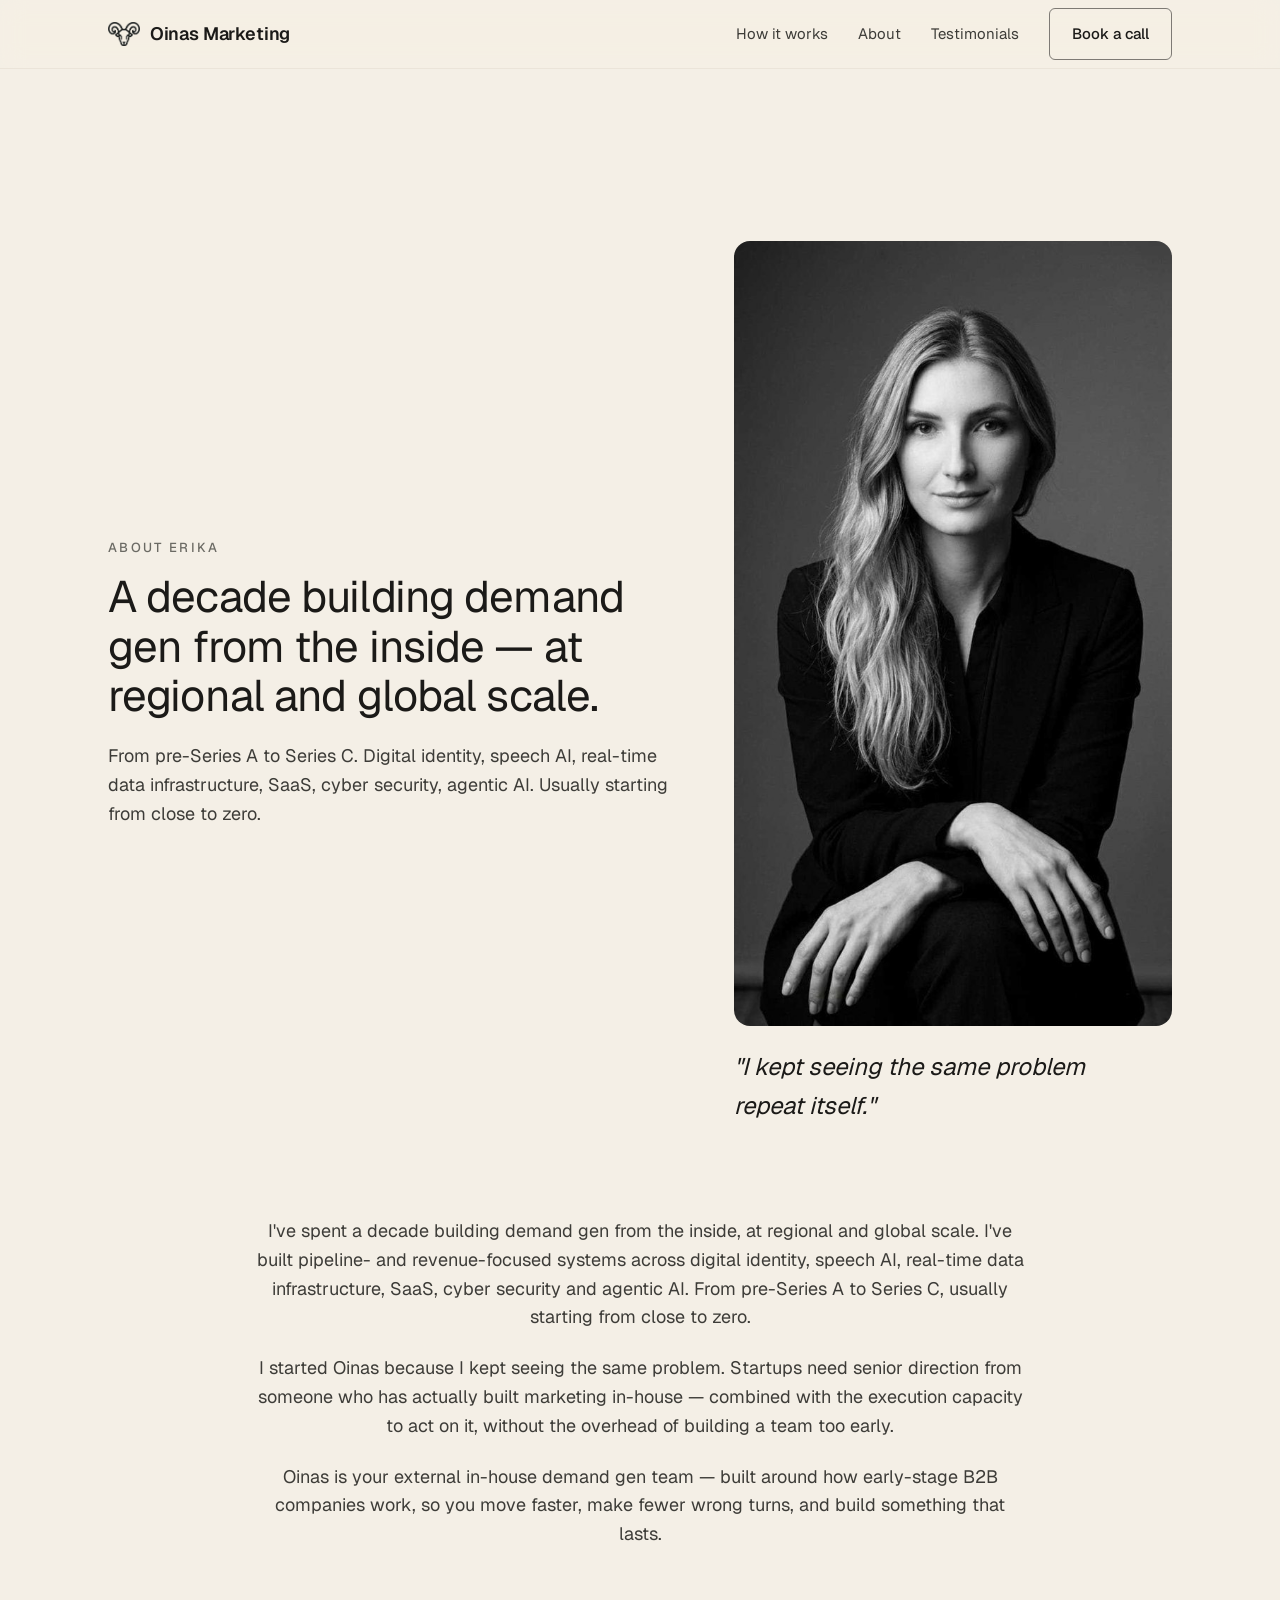
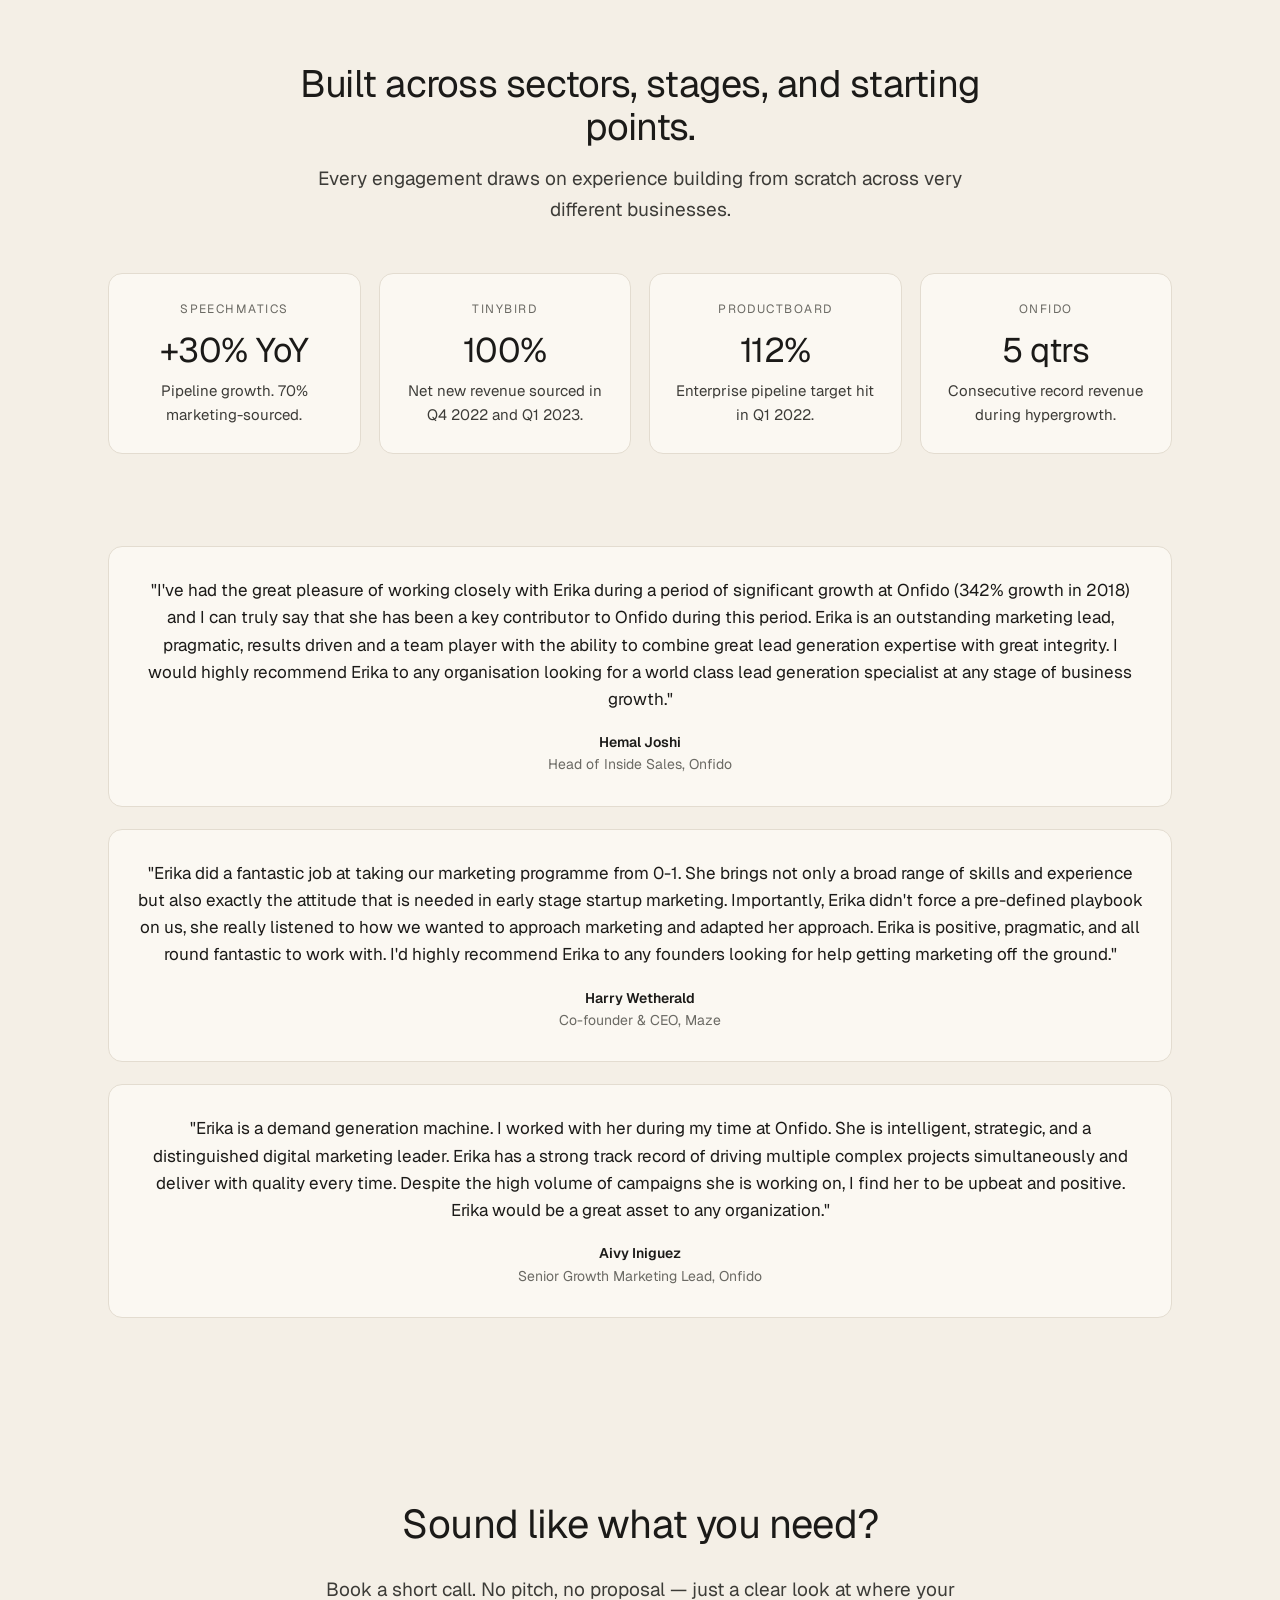
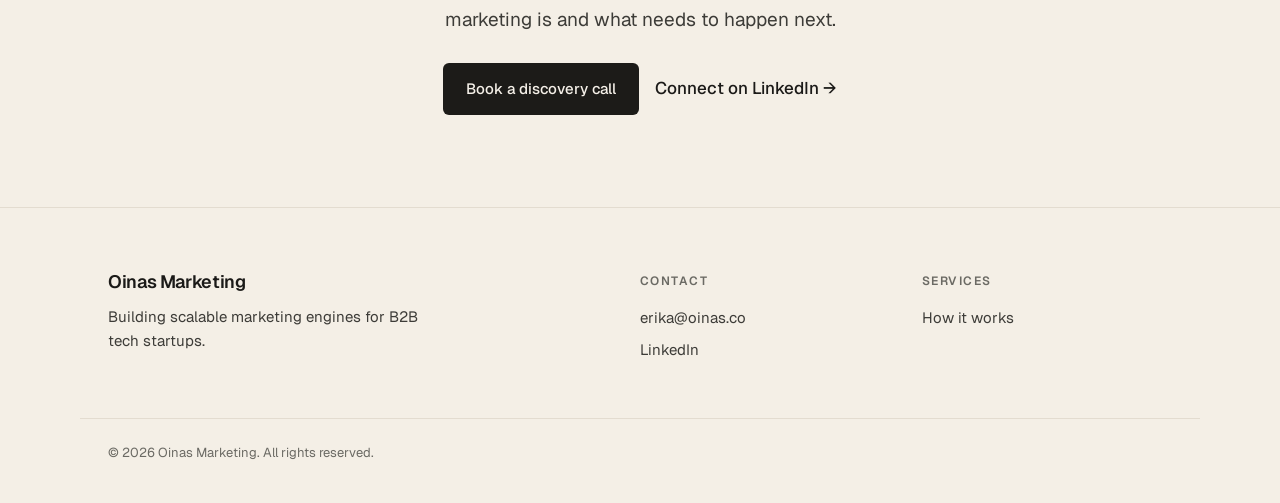
==== commit 282324b9: "Add files via upload" ====
--- a/about.html
+++ b/about.html
@@ -15,7 +15,7 @@
 <link rel="preconnect" href="https://fonts.googleapis.com" />
 <link rel="preconnect" href="https://fonts.gstatic.com" crossorigin />
 <link href="https://fonts.googleapis.com/css2?family=Geist:wght@300;400;500;600&family=DM+Sans:wght@400;500;600&display=swap" rel="stylesheet" />
-<link rel="stylesheet" href="styles.css?v=3" />
+<link rel="stylesheet" href="styles.css?v=4" />
 </head>
 <body>
 
@@ -27,7 +27,7 @@
       Oinas Marketing
     </a>
     <nav class="nav" id="nav">
-      <a class="navlink" href="index.html#services">Packages</a>
+      <a class="navlink" href="index.html#services">How it works</a>
       <a class="navlink" href="about.html">About</a>
       <a class="navlink" href="index.html#testimonials">Testimonials</a>
       <a class="btn btn-ghost" href="https://app.onecal.io/b/erika-hakala/free-intro-call-with-erika-hakala" target="_blank" rel="noopener">Book a call</a>
@@ -99,21 +99,6 @@
     </div>
   </section>
 
-  <!-- ============ HOW OINAS WORKS ============ -->
-  <section style="padding-top:0">
-    <div class="wrap">
-      <div class="section-head reveal">
-        <h2>How Oinas works.</h2>
-        <p class="lead">You are not buying time, a team, or a retainer. You are buying a demand gen system that runs — with a senior operator accountable for its output.</p>
-      </div>
-      <div class="cards">
-        <div class="card reveal"><h3>Strategic ownership</h3><p>Senior direction on what to do, in what order, and why — grounded in what actually works at your stage.</p></div>
-        <div class="card reveal"><h3>Execution capacity</h3><p>The right specialist capability brought in when the work requires it. No overhead, no onboarding burden, no management from you.</p></div>
-        <div class="card reveal"><h3>Full visibility</h3><p>You see what's running, what's performing, and what changes.</p></div>
-      </div>
-    </div>
-  </section>
-
   <!-- ============ CTA ============ -->
   <section class="cta-band">
     <div class="wrap reveal">
@@ -141,7 +126,7 @@
     </div>
     <div class="col">
       <h4>Services</h4>
-      <a href="index.html#services">Packages</a>
+      <a href="index.html#services">How it works</a>
     </div>
   </div>
   <div class="wrap copyright">© 2026 Oinas Marketing. All rights reserved.</div>
--- a/styles.css
+++ b/styles.css
@@ -207,3 +207,11 @@
 /* Real client logo strip (transparent PNG) */
 .logo-strip-img { display: block; width: 100%; max-width: 940px; height: auto; margin: 44px auto 0; }
 @media (max-width: 880px) { .logo-strip-img { max-width: 100%; } }
+
+/* === Center-align all content segments === */
+.section-head { text-align: center; margin-left: auto; margin-right: auto; }
+.points { margin-left: auto; margin-right: auto; }
+.point { justify-content: center; text-align: center; }
+.card { text-align: center; align-items: center; }
+.result { text-align: center; }
+.quote { text-align: center; }
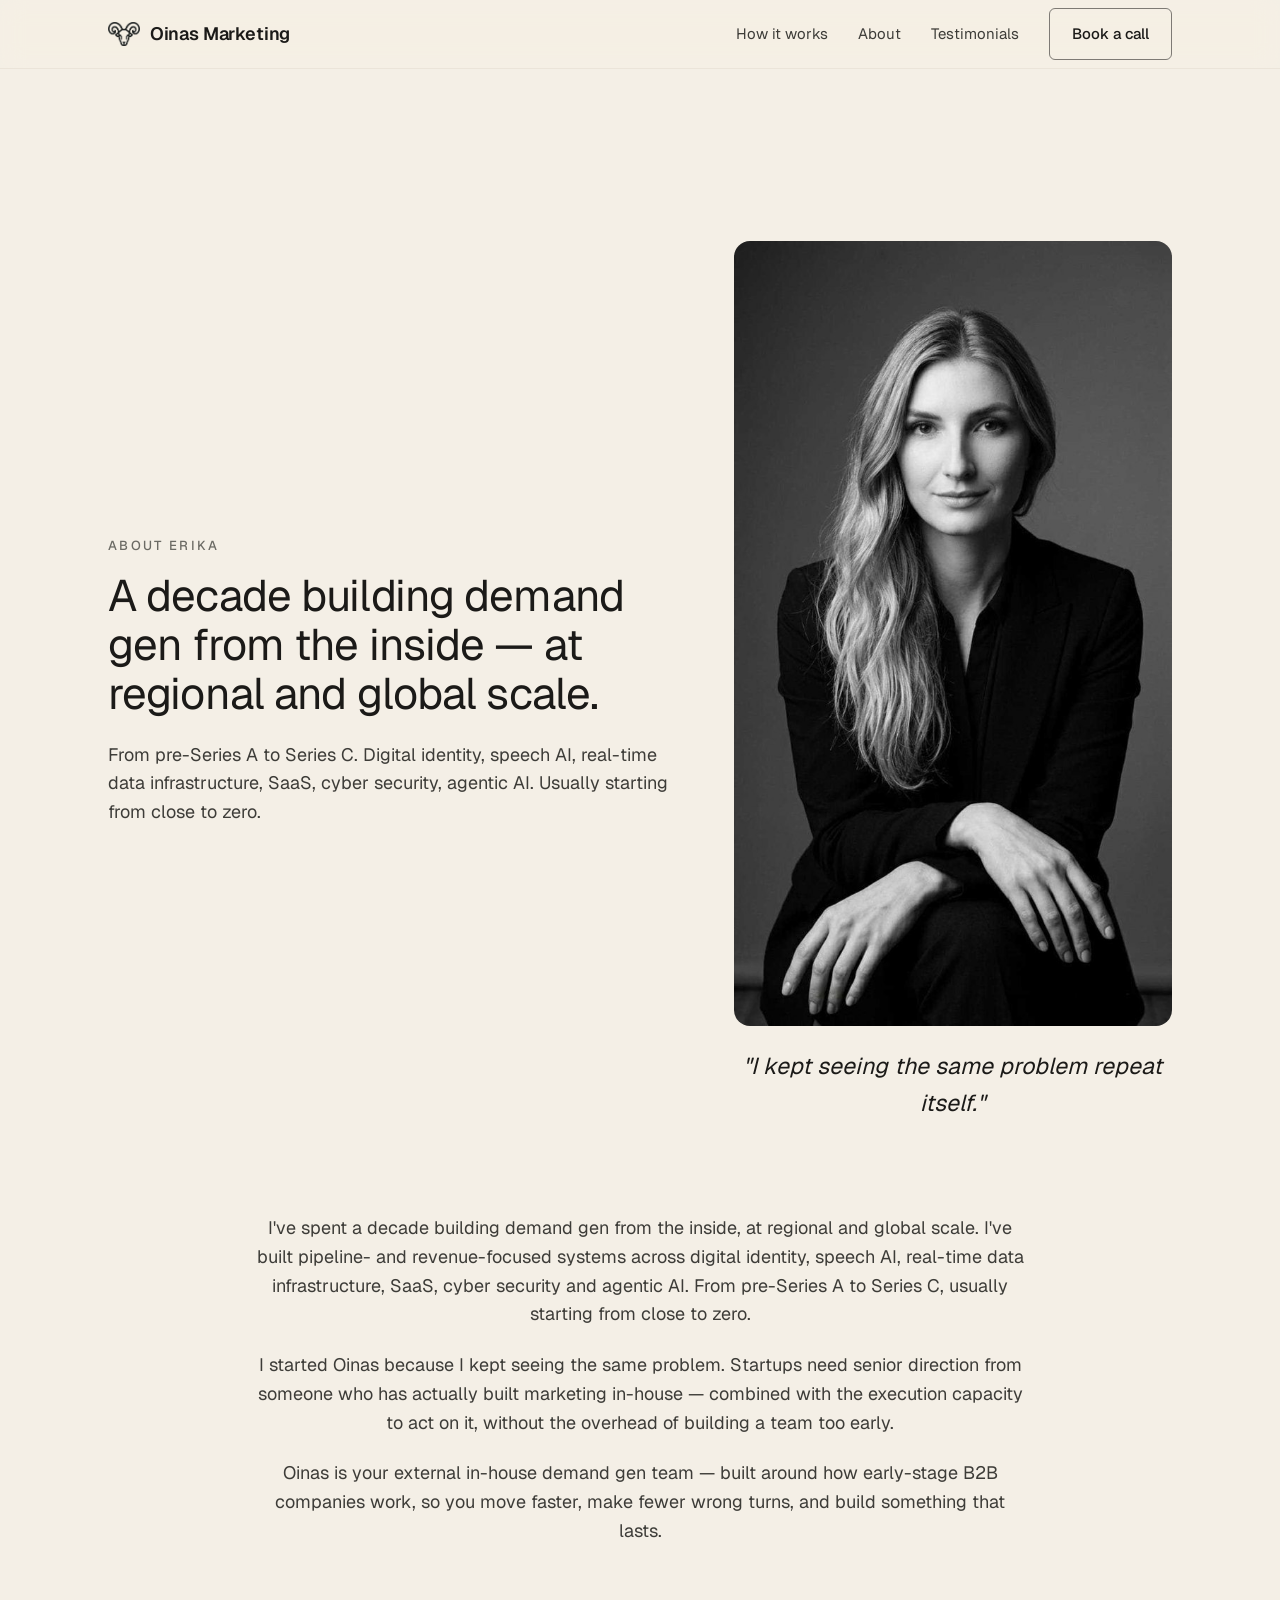
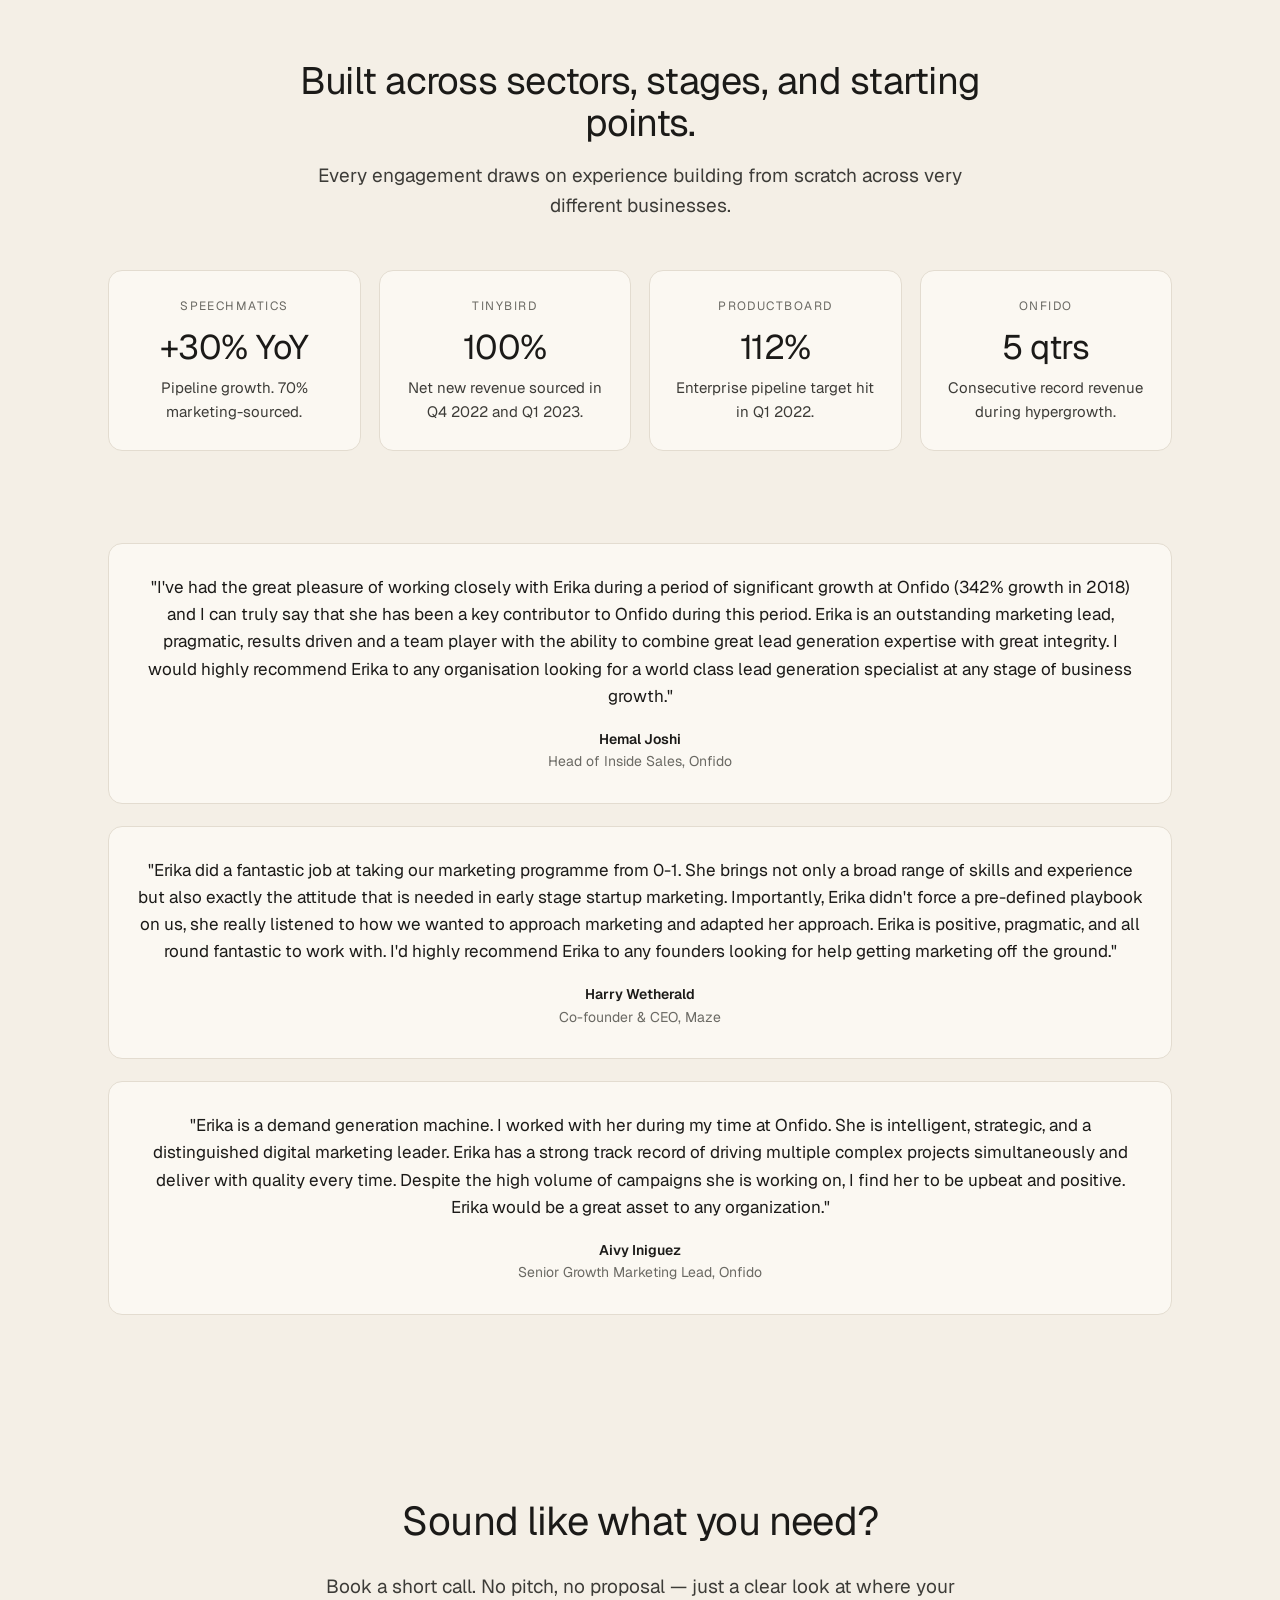
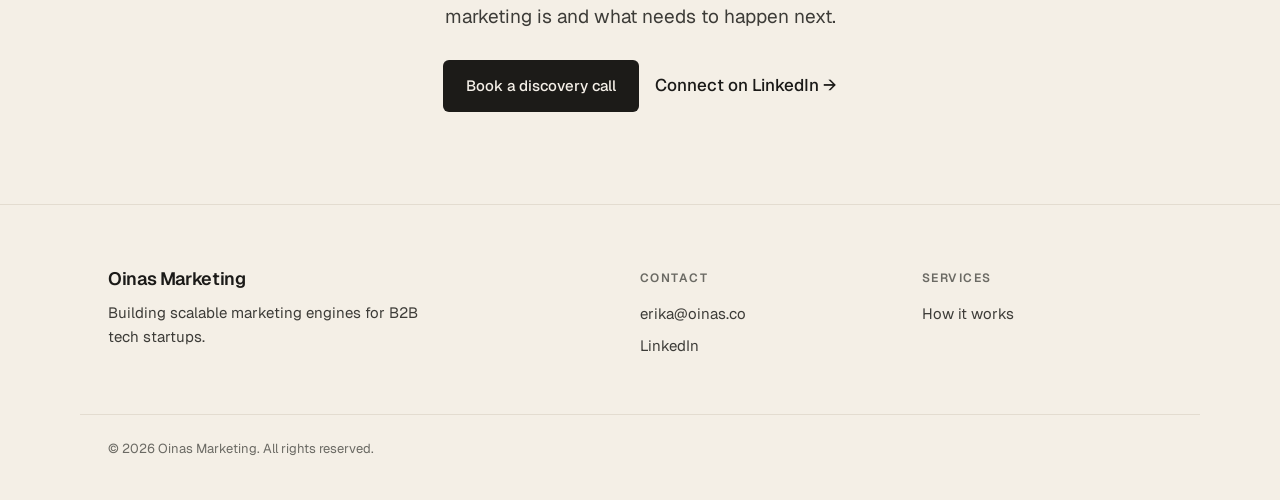
==== commit ce53bb1a: "Add files via upload" ====
--- a/about.html
+++ b/about.html
@@ -11,11 +11,14 @@
 <meta property="og:title" content="About Erika | Oinas Marketing" />
 <meta property="og:description" content="A decade building demand gen from the inside — at regional and global scale." />
 <meta name="twitter:card" content="summary_large_image" />
+<meta property="og:url" content="https://oinas.co/about" />
+<meta property="og:image" content="https://oinas.co/og-cover.png" />
+<meta name="twitter:image" content="https://oinas.co/og-cover.png" />
 <link rel="icon" href="favicon.svg" type="image/svg+xml" />
 <link rel="preconnect" href="https://fonts.googleapis.com" />
 <link rel="preconnect" href="https://fonts.gstatic.com" crossorigin />
 <link href="https://fonts.googleapis.com/css2?family=Geist:wght@300;400;500;600&family=DM+Sans:wght@400;500;600&display=swap" rel="stylesheet" />
-<link rel="stylesheet" href="styles.css?v=4" />
+<link rel="stylesheet" href="styles.css?v=5" />
 </head>
 <body>
 
--- a/styles.css
+++ b/styles.css
@@ -165,7 +165,7 @@
   display: none; align-items: center; justify-content: center; text-align: center;
   color: var(--muted); font-size: 14px; padding: 24px; border: 1px dashed var(--line-strong);
 }
-.pull-quote { font-size: 24px; font-style: italic; color: var(--ink); max-width: 22ch; margin-top: 22px; }
+.pull-quote { font-size: 23px; font-style: italic; color: var(--ink); max-width: none; text-align: center; margin-top: 22px; }
 
 .prose { text-align: center; }
 .prose p { font-size: 18px; margin-bottom: 22px; max-width: 64ch; margin-left: auto; margin-right: auto; }
